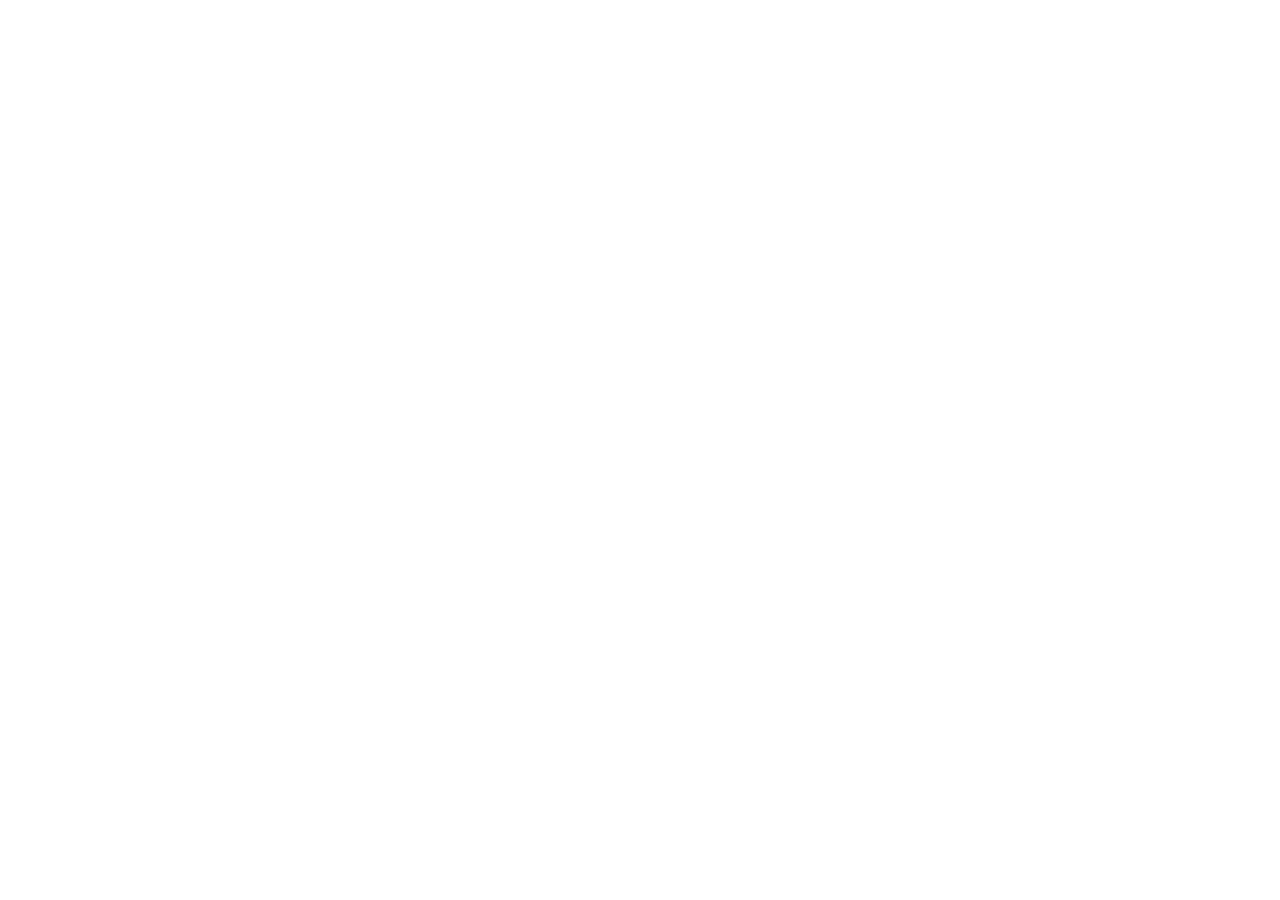
==== index.html @ 2c1d782b "Add index.html" ====
<!doctype html>
<html lang="fa" dir="rtl">
  <head>
    <meta charset="utf-8" />
    <meta name="viewport" content="width=device-width, initial-scale=1" />
    <title>Offers Pishnahadat</title>
    <meta name="description" content="کانال‌های ارتباطی و ارسال پیام به Offers Pishnahadat." />
    <meta property="og:type" content="website" />
    <meta property="og:title" content="Offers Pishnahadat" />
    <meta property="og:description" content="کانال‌های ارتباطی و ارسال پیام به Offers Pishnahadat." />
    <meta name="twitter:card" content="summary_large_image" />
    <link rel="icon" href="./favicon.png" type="image/png" />
    <link rel="preconnect" href="https://fonts.googleapis.com" />
    <link rel="preconnect" href="https://fonts.gstatic.com" crossorigin />
    <link rel="stylesheet" href="https://fonts.googleapis.com/css2?family=Vazirmatn:wght@300;400;500;600;700;800;900&family=IBM+Plex+Mono:wght@400;600&display=swap" />
    <script type="module" crossorigin src="../assets/index-D4iU1Kaq.js"></script>
    <link rel="stylesheet" crossorigin href="../assets/styles-DqgMfdzx.css">
  </head>
  <body>
    <div id="root"></div>
  </body>
</html>
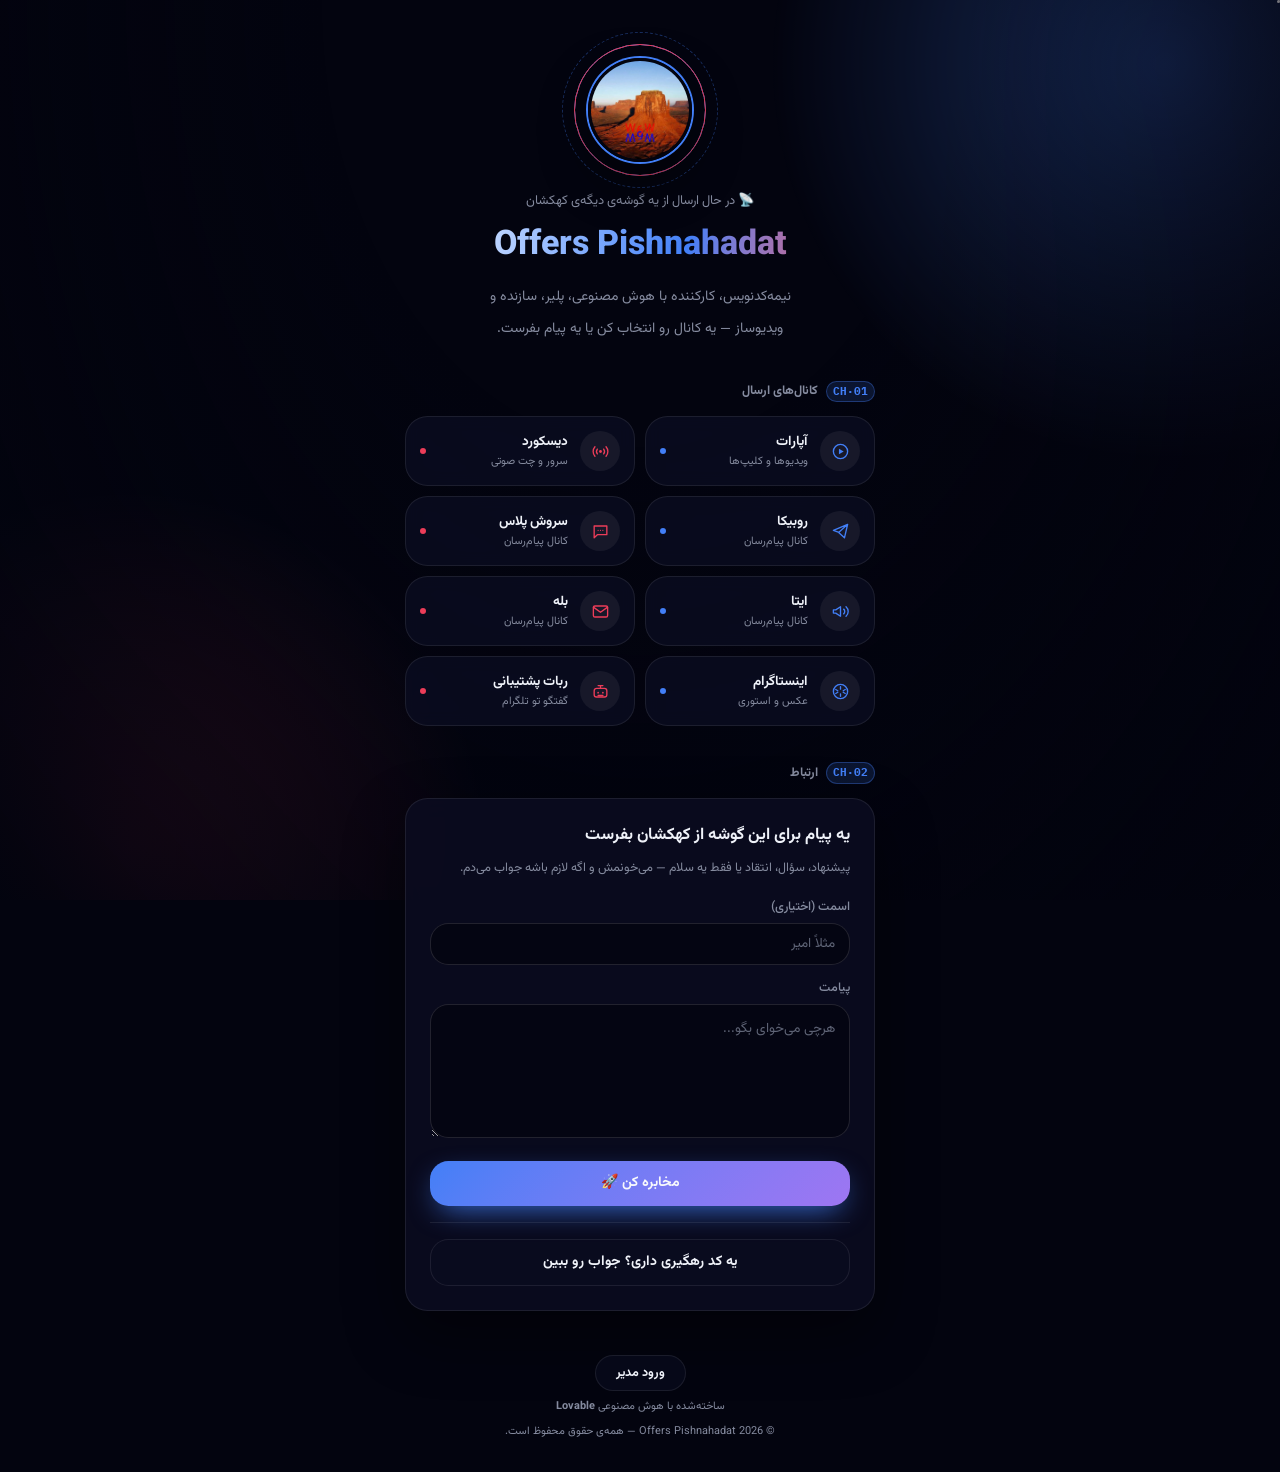
==== commit 3dc2f521: "Fix assets paths in index.html for GitHub Pages" ====
--- a/index.html
+++ b/index.html
@@ -13,8 +13,8 @@
     <link rel="preconnect" href="https://fonts.googleapis.com" />
     <link rel="preconnect" href="https://fonts.gstatic.com" crossorigin />
     <link rel="stylesheet" href="https://fonts.googleapis.com/css2?family=Vazirmatn:wght@300;400;500;600;700;800;900&family=IBM+Plex+Mono:wght@400;600&display=swap" />
-    <script type="module" crossorigin src="../assets/index-D4iU1Kaq.js"></script>
-    <link rel="stylesheet" crossorigin href="../assets/styles-DqgMfdzx.css">
+    <script type="module" crossorigin src="./assets/index-D4iU1Kaq.js"></script>
+    <link rel="stylesheet" crossorigin href="./assets/styles-DqgMfdzx.css">
   </head>
   <body>
     <div id="root"></div>
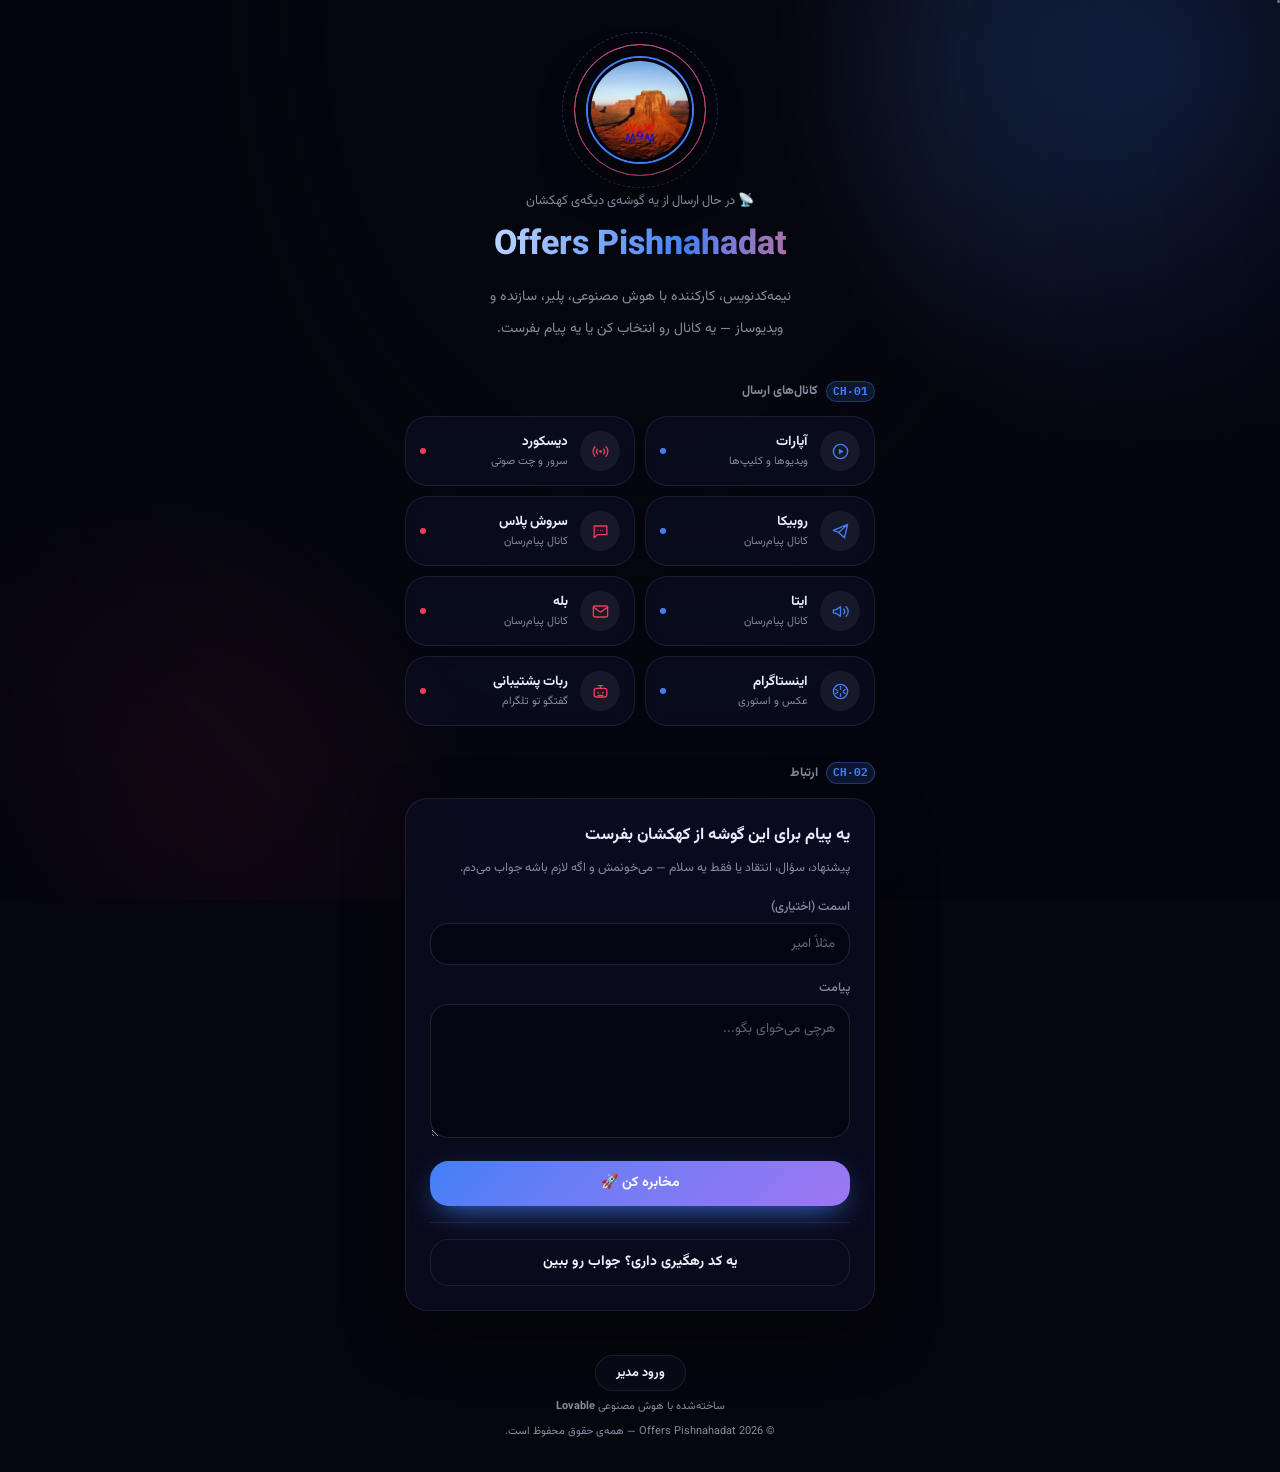
==== commit c7b90827: "Fix static build: no nested document shell (typing freeze), local avatar" ====
--- a/index.html
+++ b/index.html
@@ -13,10 +13,52 @@
     <link rel="preconnect" href="https://fonts.googleapis.com" />
     <link rel="preconnect" href="https://fonts.gstatic.com" crossorigin />
     <link rel="stylesheet" href="https://fonts.googleapis.com/css2?family=Vazirmatn:wght@300;400;500;600;700;800;900&family=IBM+Plex+Mono:wght@400;600&display=swap" />
-    <script type="module" crossorigin src="./assets/index-D4iU1Kaq.js"></script>
-    <link rel="stylesheet" crossorigin href="./assets/styles-DqgMfdzx.css">
+    <style>
+      html,
+      body {
+        margin: 0;
+        background: #05060d;
+        color: #e8ecff;
+        font-family: Vazirmatn, system-ui, sans-serif;
+      }
+      #boot {
+        position: fixed;
+        inset: 0;
+        display: grid;
+        place-content: center;
+        justify-items: center;
+        gap: 14px;
+        background: radial-gradient(ellipse at top, #101634 0%, #05060d 70%);
+        z-index: 50;
+        transition: opacity 0.4s ease;
+      }
+      #boot.gone {
+        opacity: 0;
+        pointer-events: none;
+      }
+      #boot i {
+        width: 34px;
+        height: 34px;
+        border-radius: 999px;
+        border: 2px solid rgba(120, 140, 255, 0.25);
+        border-top-color: #7b8cff;
+        animation: spin 0.9s linear infinite;
+      }
+      #boot span {
+        font-size: 13px;
+        opacity: 0.75;
+      }
+      @keyframes spin {
+        to {
+          transform: rotate(360deg);
+        }
+      }
+    </style>
+    <script type="module" crossorigin src="./assets/index-DaLfGHcH.js"></script>
+    <link rel="stylesheet" crossorigin href="./assets/styles-CBN9iHCR.css">
   </head>
   <body>
+    <div id="boot"><i></i><span>در حال بارگذاری…</span></div>
     <div id="root"></div>
   </body>
 </html>
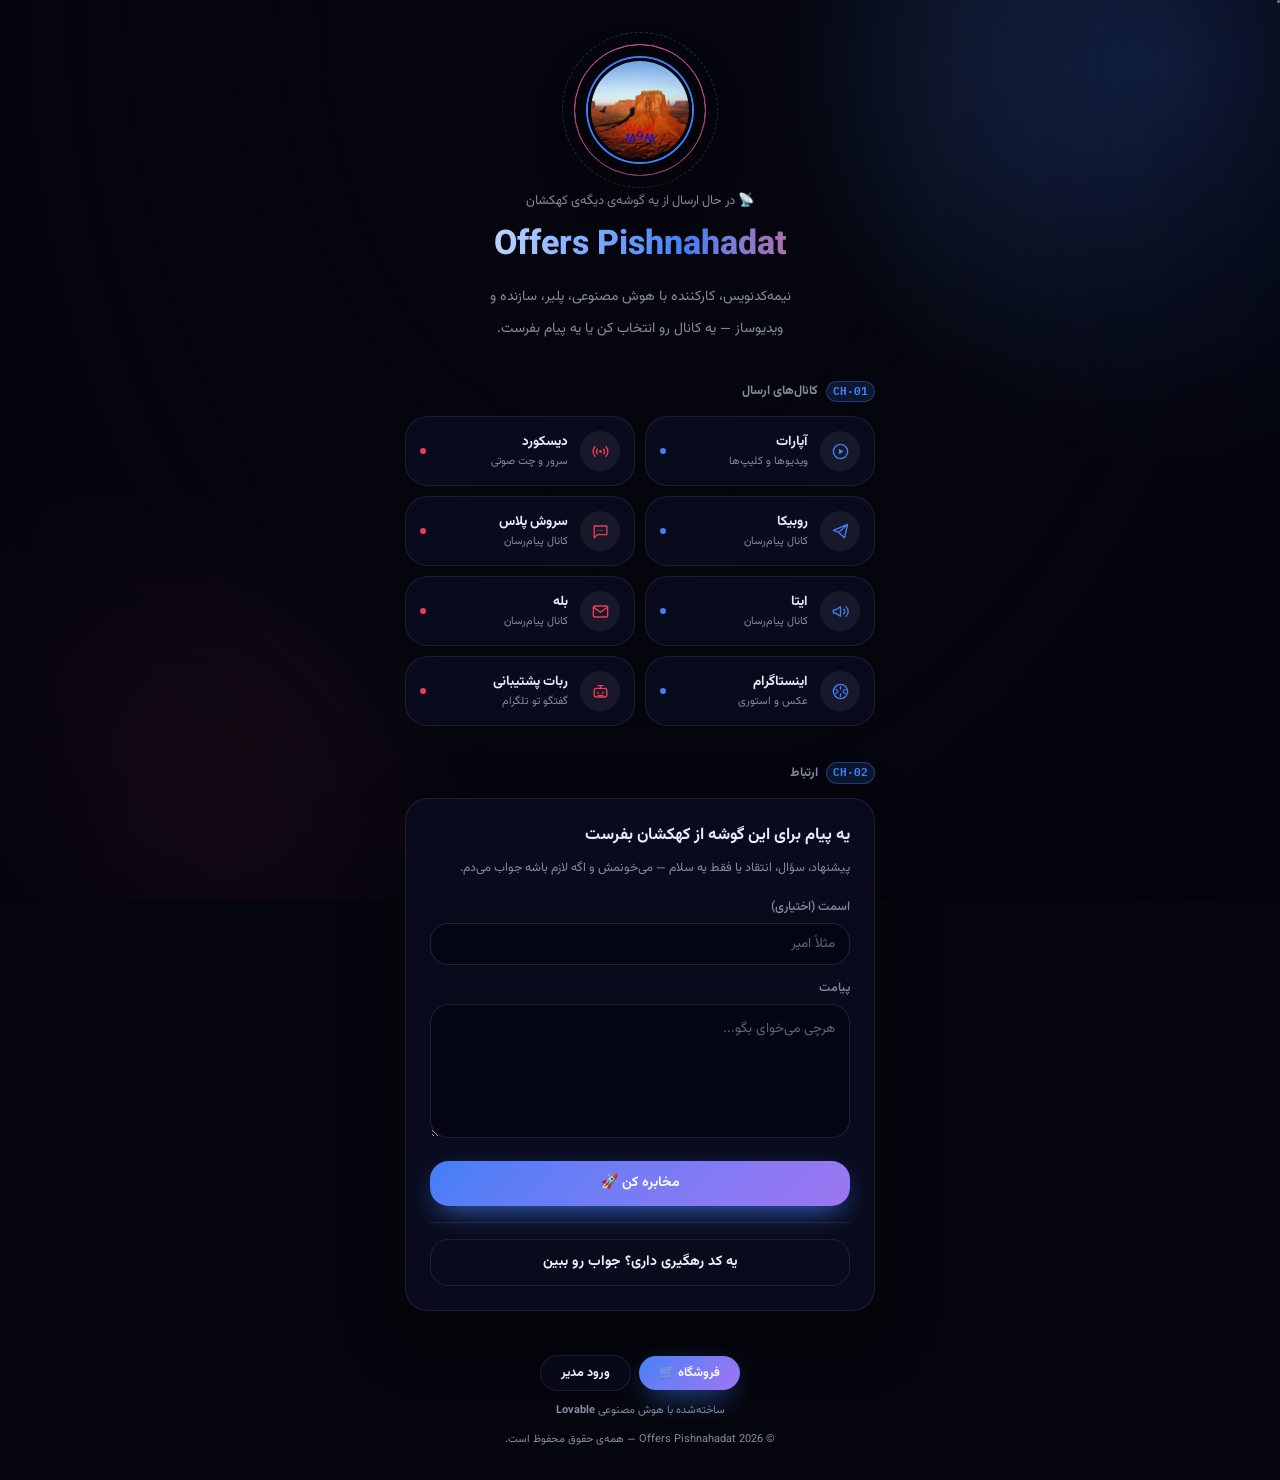
==== commit 9988445e: "Add shop page and admin shop manager" ====
--- a/index.html
+++ b/index.html
@@ -54,8 +54,8 @@
         }
       }
     </style>
-    <script type="module" crossorigin src="./assets/index-DaLfGHcH.js"></script>
-    <link rel="stylesheet" crossorigin href="./assets/styles-CBN9iHCR.css">
+    <script type="module" crossorigin src="./assets/index-Dy0CSVgx.js"></script>
+    <link rel="stylesheet" crossorigin href="./assets/styles-DNGORcqP.css">
   </head>
   <body>
     <div id="boot"><i></i><span>در حال بارگذاری…</span></div>
